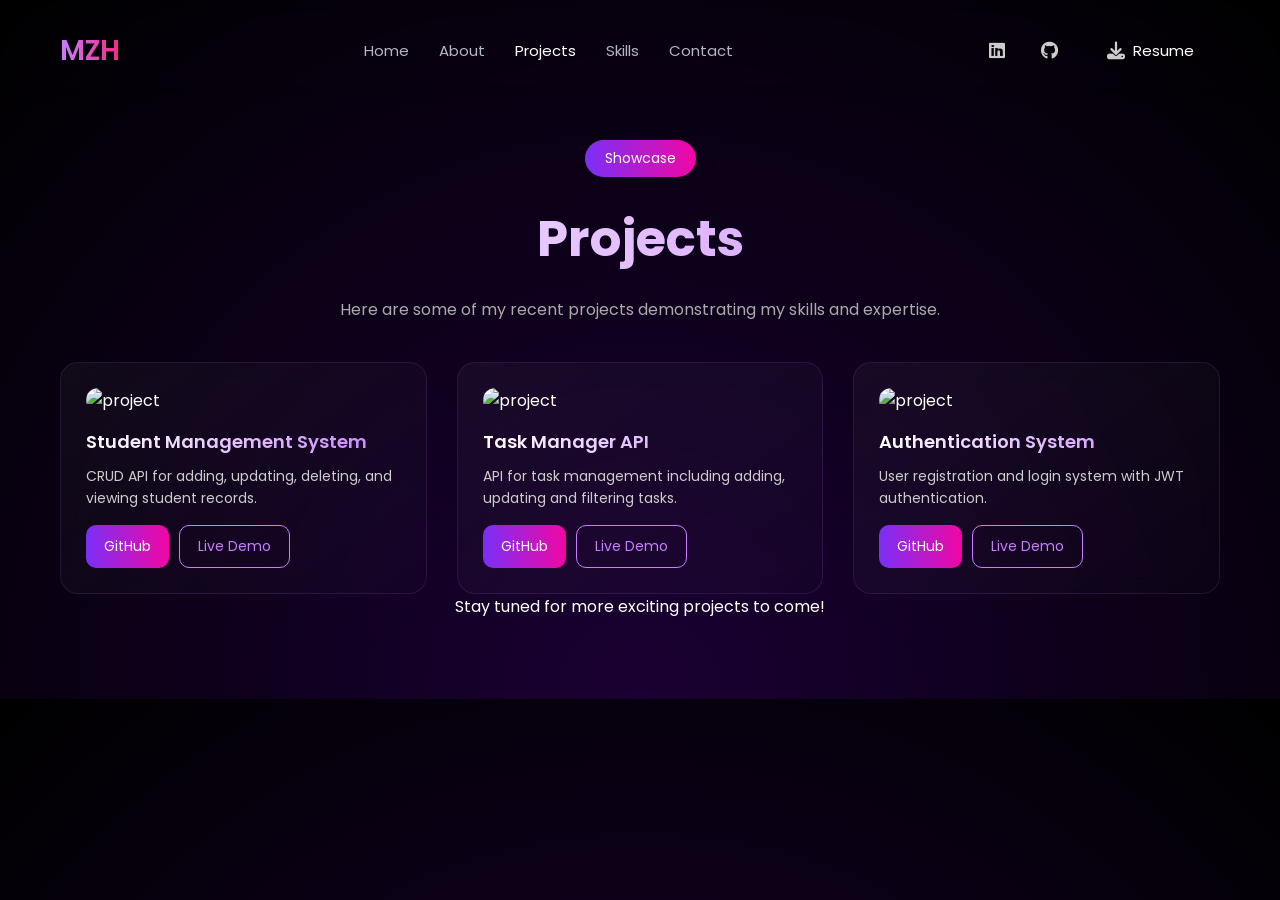
==== projects.html @ 515e7640 "zaheer_portfolio" ====
<!DOCTYPE html>
<html lang="en">
<head>
<meta charset="UTF-8">
<meta name="viewport" content="width=device-width, initial-scale=1.0">
<title>Zaheer Portfolio - Projects</title>

<!-- GOOGLE FONT -->
<link href="https://fonts.googleapis.com/css2?family=Poppins:wght@300;400;500;600;700&display=swap" rel="stylesheet">

<!-- FONT AWESOME ICONS -->
<link href="https://cdnjs.cloudflare.com/ajax/libs/font-awesome/6.5.0/css/all.min.css" rel="stylesheet">

<!-- CUSTOM CSS -->
<link rel="stylesheet" href="css/project.css">
</head>
<body>

<!-- ===== NAVBAR ===== -->
<nav class="navbar">
    <div class="nav-left">
        <h2>MZH</h2>
    </div>
    <div class="nav-center">
        <ul>
            <li><a href="index.html">Home</a></li>
            <li><a href="about.html">About</a></li>
            <li><a href="projects.html" class="active">Projects</a></li>
            <li><a href="skills.html">Skills</a></li>
            <li><a href="contact.html">Contact</a></li>
        </ul>
    </div>
    <div class="nav-right">
        <a href="https://www.linkedin.com/in/mohammed-zaheer-hussain-m-34905526a/" target="_blank"><i class="fab fa-linkedin"></i></a>
        <a href="https://github.com/mohammedzaheerhussain080604" target="_blank"><i class="fab fa-github"></i></a>
        <a href="files/zaheer.pdf" download class="resume-btn">
            <i class="fas fa-download"></i> Resume
        </a>
    </div>
</nav>

<!-- ===== PROJECTS SECTION ===== -->
<section class="projects">

    <div class="tag">Showcase</div>

    <h1>Projects</h1>

    <p class="desc">
        Here are some of my recent projects demonstrating my skills and expertise.
    </p>

    <div class="project-container">

        <!-- Project 1 -->
        <div class="project-card">
            <img src="https://via.placeholder.com/300x150" alt="project">
            <h3>Student Management System</h3>
            <p>CRUD API for adding, updating, deleting, and viewing student records.</p>
            <div class="buttons">
                <a href="https://github.com/mohammedzaheerhussain080604/student-management" target="_blank" class="btn">GitHub</a>
                <a href="https://student-management-demo.com" target="_blank" class="btn outline">Live Demo</a>
            </div>
        </div>

        <!-- Project 2 -->
        <div class="project-card">
            <img src="https://via.placeholder.com/300x150" alt="project">
            <h3>Task Manager API</h3>
            <p>API for task management including adding, updating and filtering tasks.</p>
            <div class="buttons">
                <a href="https://github.com/mohammedzaheerhussain080604/task-manager" target="_blank" class="btn">GitHub</a>
                <a href="https://task-manager-demo.com" target="_blank" class="btn outline">Live Demo</a>
            </div>
        </div>

        <!-- Project 3 -->
        <div class="project-card">
            <img src="https://via.placeholder.com/300x150" alt="project">
            <h3>Authentication System</h3>
            <p>User registration and login system with JWT authentication.</p>
            <div class="buttons">
                <a href="https://github.com/mohammedzaheerhussain080604/auth-system" target="_blank" class="btn">GitHub</a>
                <a href="https://auth-system-demo.com" target="_blank" class="btn outline">Live Demo</a>
            </div>
        </div>

    </div>

    <p class="bottom">Stay tuned for more exciting projects to come!</p>

</section>

</body>
</html>
---- css/project.css ----
/* ===== GOOGLE FONT ===== */
@import url('https://fonts.googleapis.com/css2?family=Poppins:wght@300;400;500;600;700&display=swap');

/* ===== RESET ===== */
* {
    margin: 0;
    padding: 0;
    box-sizing: border-box;
    font-family: 'Poppins', sans-serif;
}

/* ===== BODY ===== */
body {
    background: radial-gradient(circle at bottom, #1a0033, #000);
    color: #fff;
    text-align: center;
    overflow-x: hidden;
}

/* ===== NAVBAR ===== */
.navbar {
    display: flex;
    justify-content: space-between;
    align-items: center;
    padding: 25px 60px;
    position: fixed;
    width: 100%;
    top: 0;
    left: 0;
    z-index: 100;
    backdrop-filter: blur(10px);
    flex-wrap: wrap;
}

.nav-left h2 {
    font-size: 28px;
    font-weight: 600;
    background: linear-gradient(90deg, #c77dff, #f72585);
    -webkit-background-clip: text;
    -webkit-text-fill-color: transparent;
}

.nav-center ul {
    display: flex;
    list-style: none;
    gap: 30px; /* match home */
    flex-wrap: wrap;
}

.nav-center a {
    text-decoration: none;
    color: #b5b5c3;
    font-size: 15px;
    transition: 0.3s;
}

.nav-center a:hover,
.nav-center a.active {
    color: #fff;
}

/* ===== NAV RIGHT (FIXED LIKE HOME) ===== */
.nav-right {
    display: flex;
    align-items: center;
    gap: 12px;
    flex-wrap: wrap;
    justify-content: flex-end;
}

/* ===== SOCIAL ICON BOX (MATCH HOME) ===== */
.nav-right a {
    width: 40px;
    height: 40px;
    background: rgba(255,255,255,0.04);
    display: flex;
    align-items: center;
    justify-content: center;
    border-radius: 10px;
    transition: 0.3s;
}

/* ICON */
.nav-right a i {
    color: #ccc;
    font-size: 18px;
}

/* HOVER */
.nav-right a:hover {
    box-shadow: 0 0 10px rgba(199,125,255,0.3);
}

.nav-right a:hover i {
    color: #c77dff;
}

/* ===== RESUME BUTTON ===== */
.resume-btn {
    width: auto !important;
    height: auto !important;
    background: linear-gradient(90deg, #7b2ff7, #f107a3) !important;
    border-radius: 12px;
    padding: 14px 26px;
    color: #fff;
    font-size: 15px;
    text-decoration: none;
    display: inline-flex;
    gap: 8px;
}

.resume-btn:hover {
    transform: translateY(-3px);
    box-shadow: 0 0 12px rgba(199,125,255,0.4);
}

/* ===== PROJECTS SECTION ===== */
.projects {
    padding: 140px 20px 80px;
}

/* Tag */
.tag {
    display: inline-block;
    padding: 8px 20px;
    border-radius: 20px;
    background: linear-gradient(90deg, #7b2ff7, #f107a3);
    margin-bottom: 15px;
    font-size: 14px;
}

/* Heading */
.projects h1 {
    font-size: 50px;
    margin: 10px 0 20px;
    background: linear-gradient(90deg, #fff, #c77dff);
    -webkit-background-clip: text;
    color: transparent;
}

/* Description */
.desc {
    color: #aaa;
    margin-bottom: 40px;
    max-width: 700px;
    margin-left: auto;
    margin-right: auto;
}

/* Project Container */
.project-container {
    display: grid;
    grid-template-columns: repeat(auto-fit, minmax(280px, 1fr));
    gap: 30px;
    padding: 0 40px;
}

/* Project Card */
.project-card {
    background: linear-gradient(145deg, rgba(255,255,255,0.04), rgba(255,255,255,0.01));
    border-radius: 18px;
    padding: 25px;
    text-align: left;
    backdrop-filter: blur(10px);
    border: 1px solid rgba(199,125,255,0.12);
    transition: all 0.4s ease;
}

.project-card:hover {
    transform: translateY(-6px);
    box-shadow: 0 0 18px rgba(199,125,255,0.25);
}

/* Image */
.project-card img {
    width: 100%;
    border-radius: 12px;
    margin-bottom: 15px;
}

/* Title */
.project-card h3 {
    font-size: 18px;
    font-weight: 600;
    margin-bottom: 10px;
    background: linear-gradient(90deg, #fff, #c77dff);
    -webkit-background-clip: text;
    -webkit-text-fill-color: transparent;
}

/* Text */
.project-card p {
    font-size: 14px;
    color: #ccc;
    line-height: 1.6;
}

/* Buttons */
.buttons {
    margin-top: 15px;
    display: flex;
    gap: 10px;
}

.btn {
    display: inline-flex;
    align-items: center;
    justify-content: center;
    padding: 10px 18px;
    border-radius: 10px;
    font-size: 14px;
    text-decoration: none;
    background: linear-gradient(90deg, #7b2ff7, #f107a3);
    color: #fff;
    transition: 0.3s;
}

.btn:hover {
    transform: translateY(-2px);
    box-shadow: 0 0 12px rgba(199,125,255,0.4);
}

.btn.outline {
    background: transparent;
    border: 1px solid #c77dff;
    color: #c77dff;
}

/* ===== RESPONSIVE ===== */
@media (max-width: 768px) {
    .navbar {
        padding: 20px;
        flex-wrap: wrap;
        justify-content: center;
        position: relative;
    }

    .nav-center {
        display: flex;
        justify-content: center;
        flex-wrap: wrap;
        gap: 15px;
        margin-top: 10px;
    }

    .nav-right {
        justify-content: center;
    }
}

/* ===== REMOVE LINK UNDERLINE ===== */
.navbar a {
    text-decoration: none !important;
    background: none !important;
    border: none !important;
}
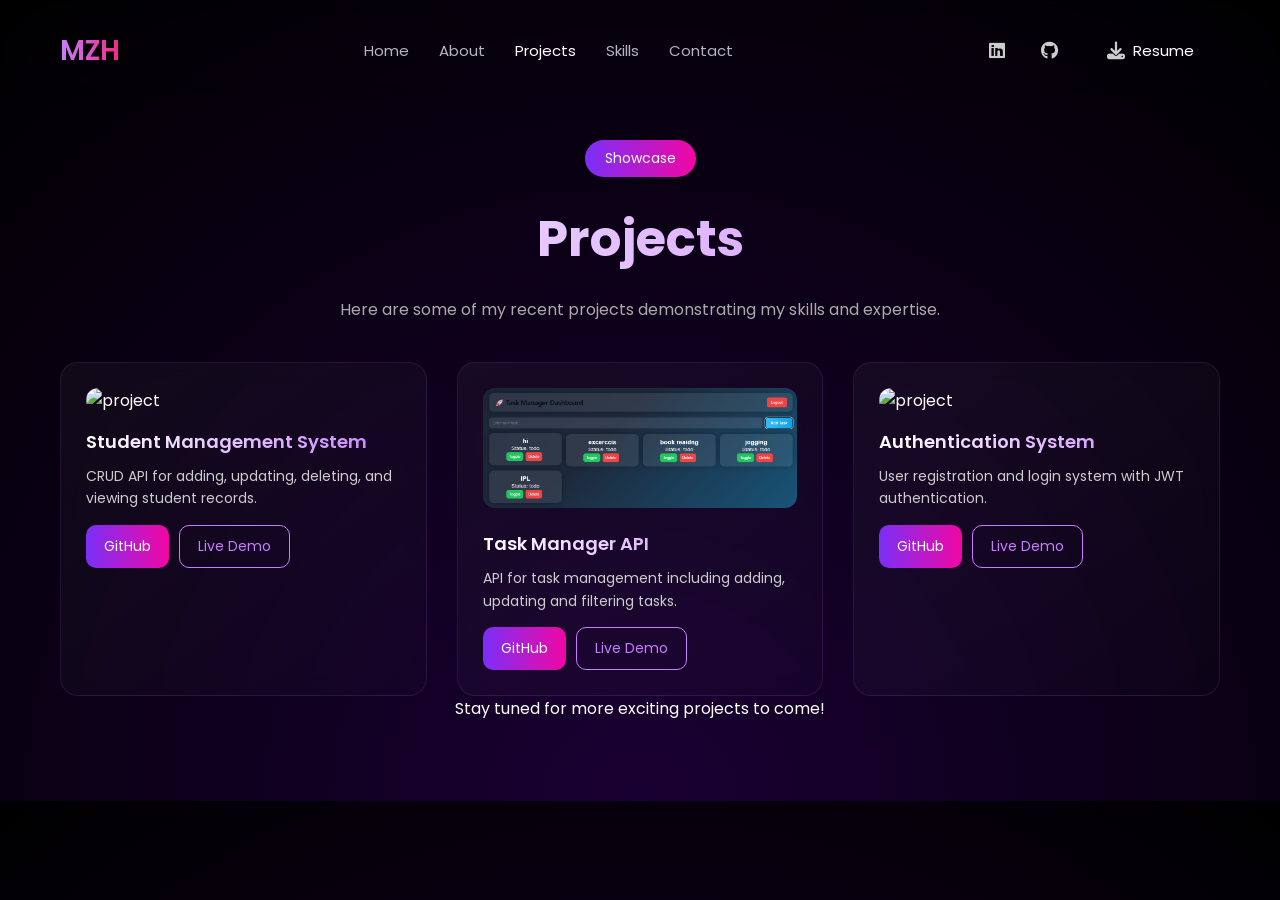
==== commit 6af17ba0: "updated project" ====
--- a/projects.html
+++ b/projects.html
@@ -65,12 +65,12 @@
 
         <!-- Project 2 -->
         <div class="project-card">
-            <img src="https://via.placeholder.com/300x150" alt="project">
+            <img src="images/task_manager.png" alt="project">
             <h3>Task Manager API</h3>
             <p>API for task management including adding, updating and filtering tasks.</p>
             <div class="buttons">
-                <a href="https://github.com/mohammedzaheerhussain080604/task-manager" target="_blank" class="btn">GitHub</a>
-                <a href="https://task-manager-demo.com" target="_blank" class="btn outline">Live Demo</a>
+                <a href="https://github.com/mohammedzaheerhussain080604/zaheer_portfolio.git" target="_blank" class="btn">GitHub</a>
+                <a href="https://task-manager-web-9lnw.vercel.app" target="_blank" class="btn outline">Live Demo</a>
             </div>
         </div>
 
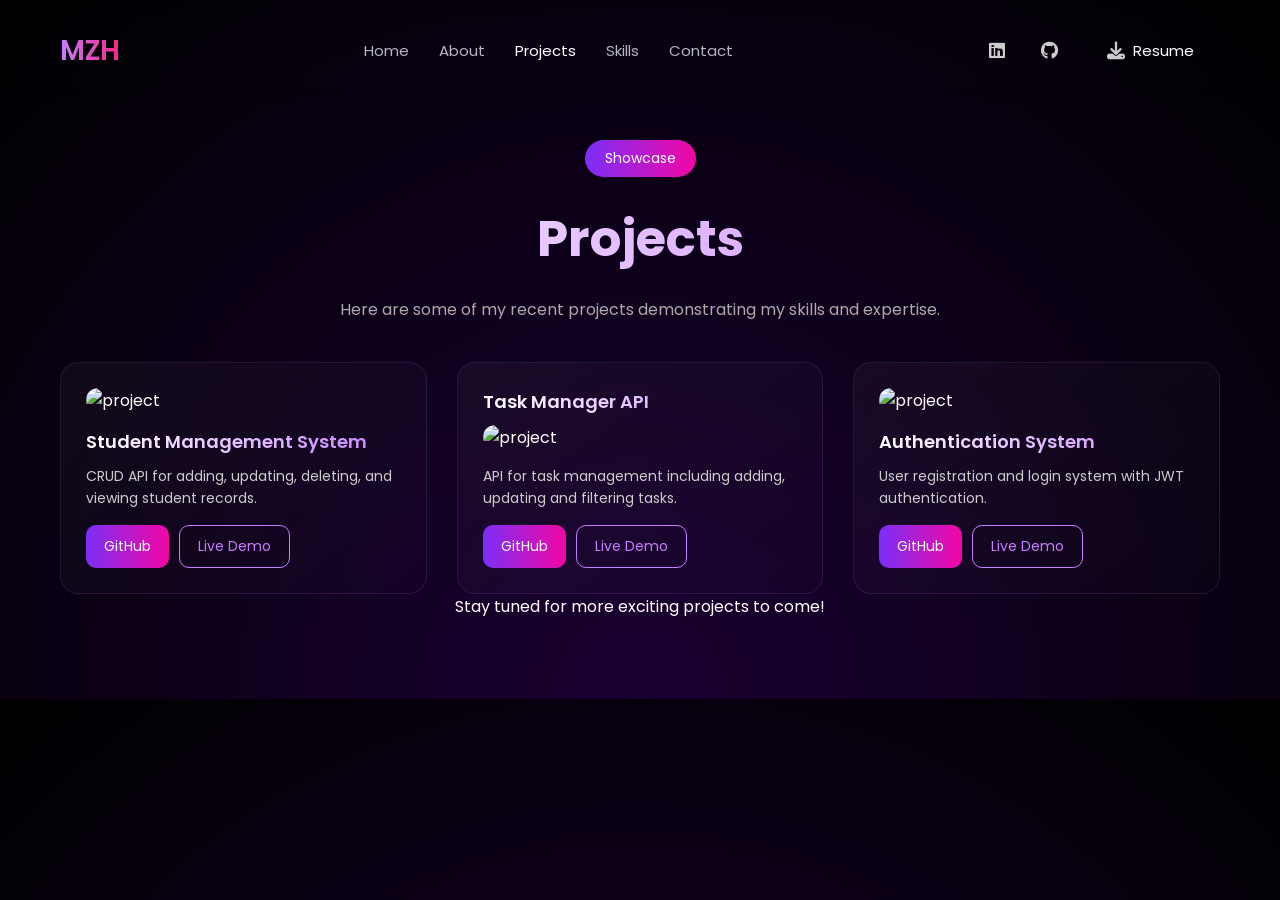
==== commit 946980e9: "updated project" ====
--- a/projects.html
+++ b/projects.html
@@ -65,8 +65,8 @@
 
         <!-- Project 2 -->
         <div class="project-card">
-            <img src="images/task_manager.png" alt="project">
             <h3>Task Manager API</h3>
+            <img src="docs/images/task_manager.png" alt="project">
             <p>API for task management including adding, updating and filtering tasks.</p>
             <div class="buttons">
                 <a href="https://github.com/mohammedzaheerhussain080604/zaheer_portfolio.git" target="_blank" class="btn">GitHub</a>
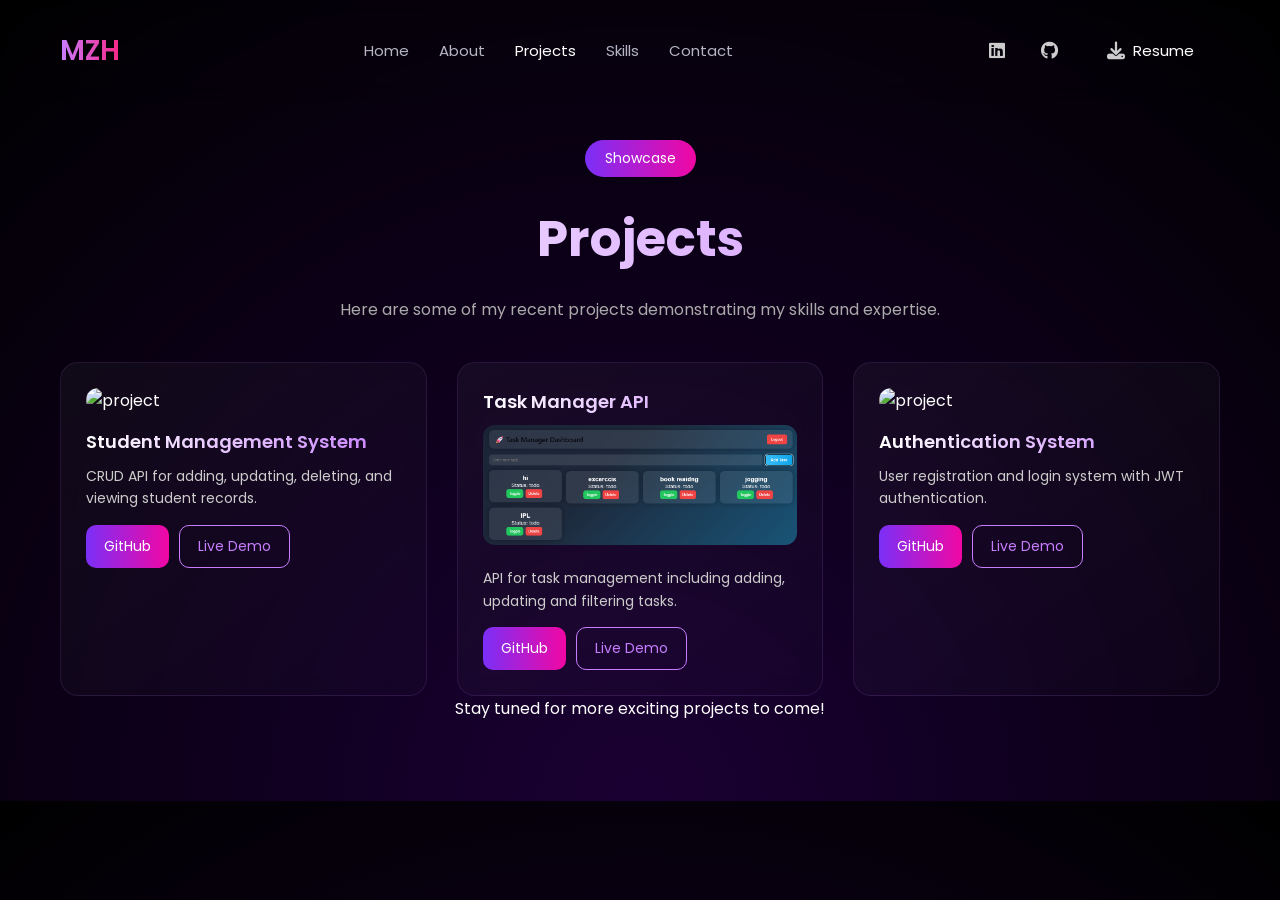
==== commit 1705a545: "updated project" ====
--- a/projects.html
+++ b/projects.html
@@ -66,7 +66,7 @@
         <!-- Project 2 -->
         <div class="project-card">
             <h3>Task Manager API</h3>
-            <img src="docs/images/task_manager.png" alt="project">
+            <img src="./images/task_manager.png" alt="project">
             <p>API for task management including adding, updating and filtering tasks.</p>
             <div class="buttons">
                 <a href="https://github.com/mohammedzaheerhussain080604/zaheer_portfolio.git" target="_blank" class="btn">GitHub</a>
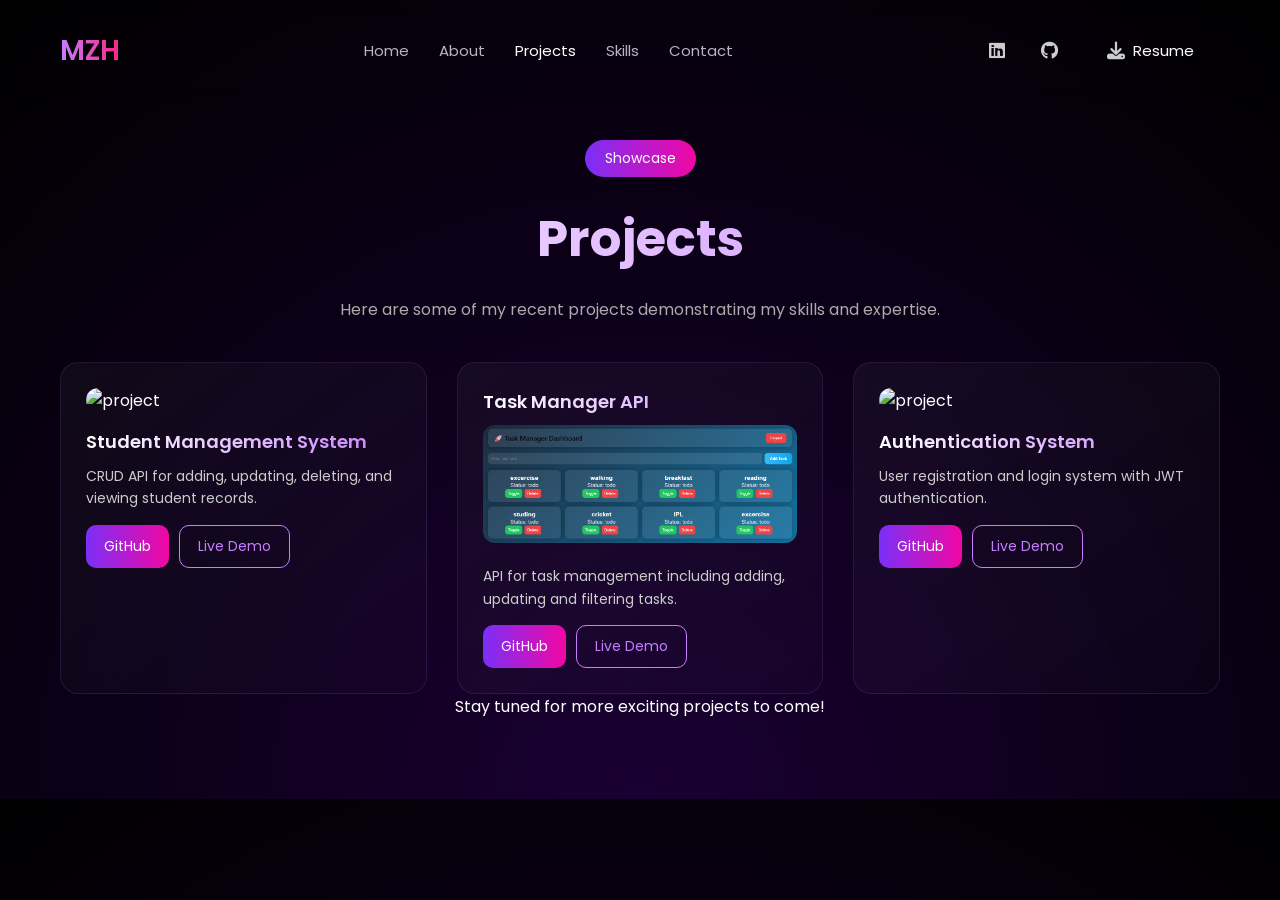
==== commit 0334d6e9: "updated project" ====
--- a/projects.html
+++ b/projects.html
@@ -66,7 +66,7 @@
         <!-- Project 2 -->
         <div class="project-card">
             <h3>Task Manager API</h3>
-            <img src="./images/task_manager.png" alt="project">
+            <img src="./images/task_manager_.png" alt="project">
             <p>API for task management including adding, updating and filtering tasks.</p>
             <div class="buttons">
                 <a href="https://github.com/mohammedzaheerhussain080604/zaheer_portfolio.git" target="_blank" class="btn">GitHub</a>
